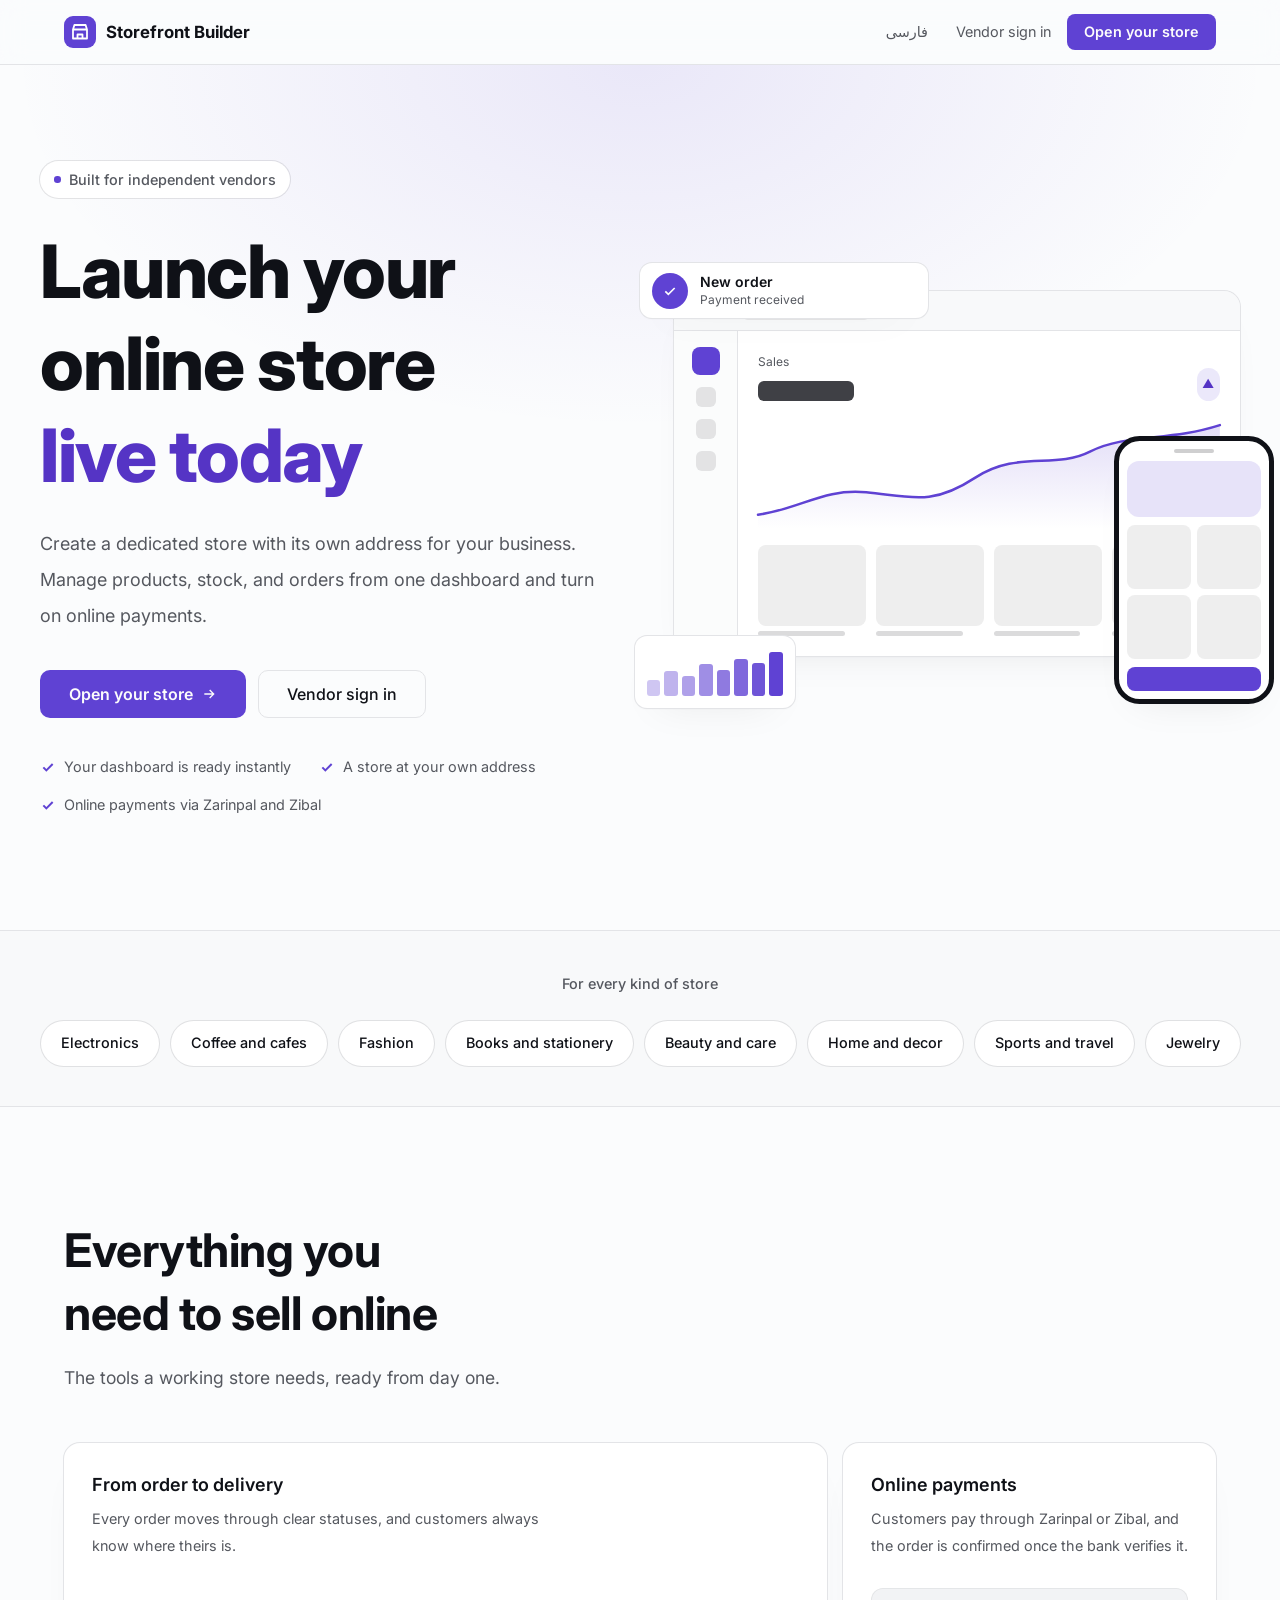
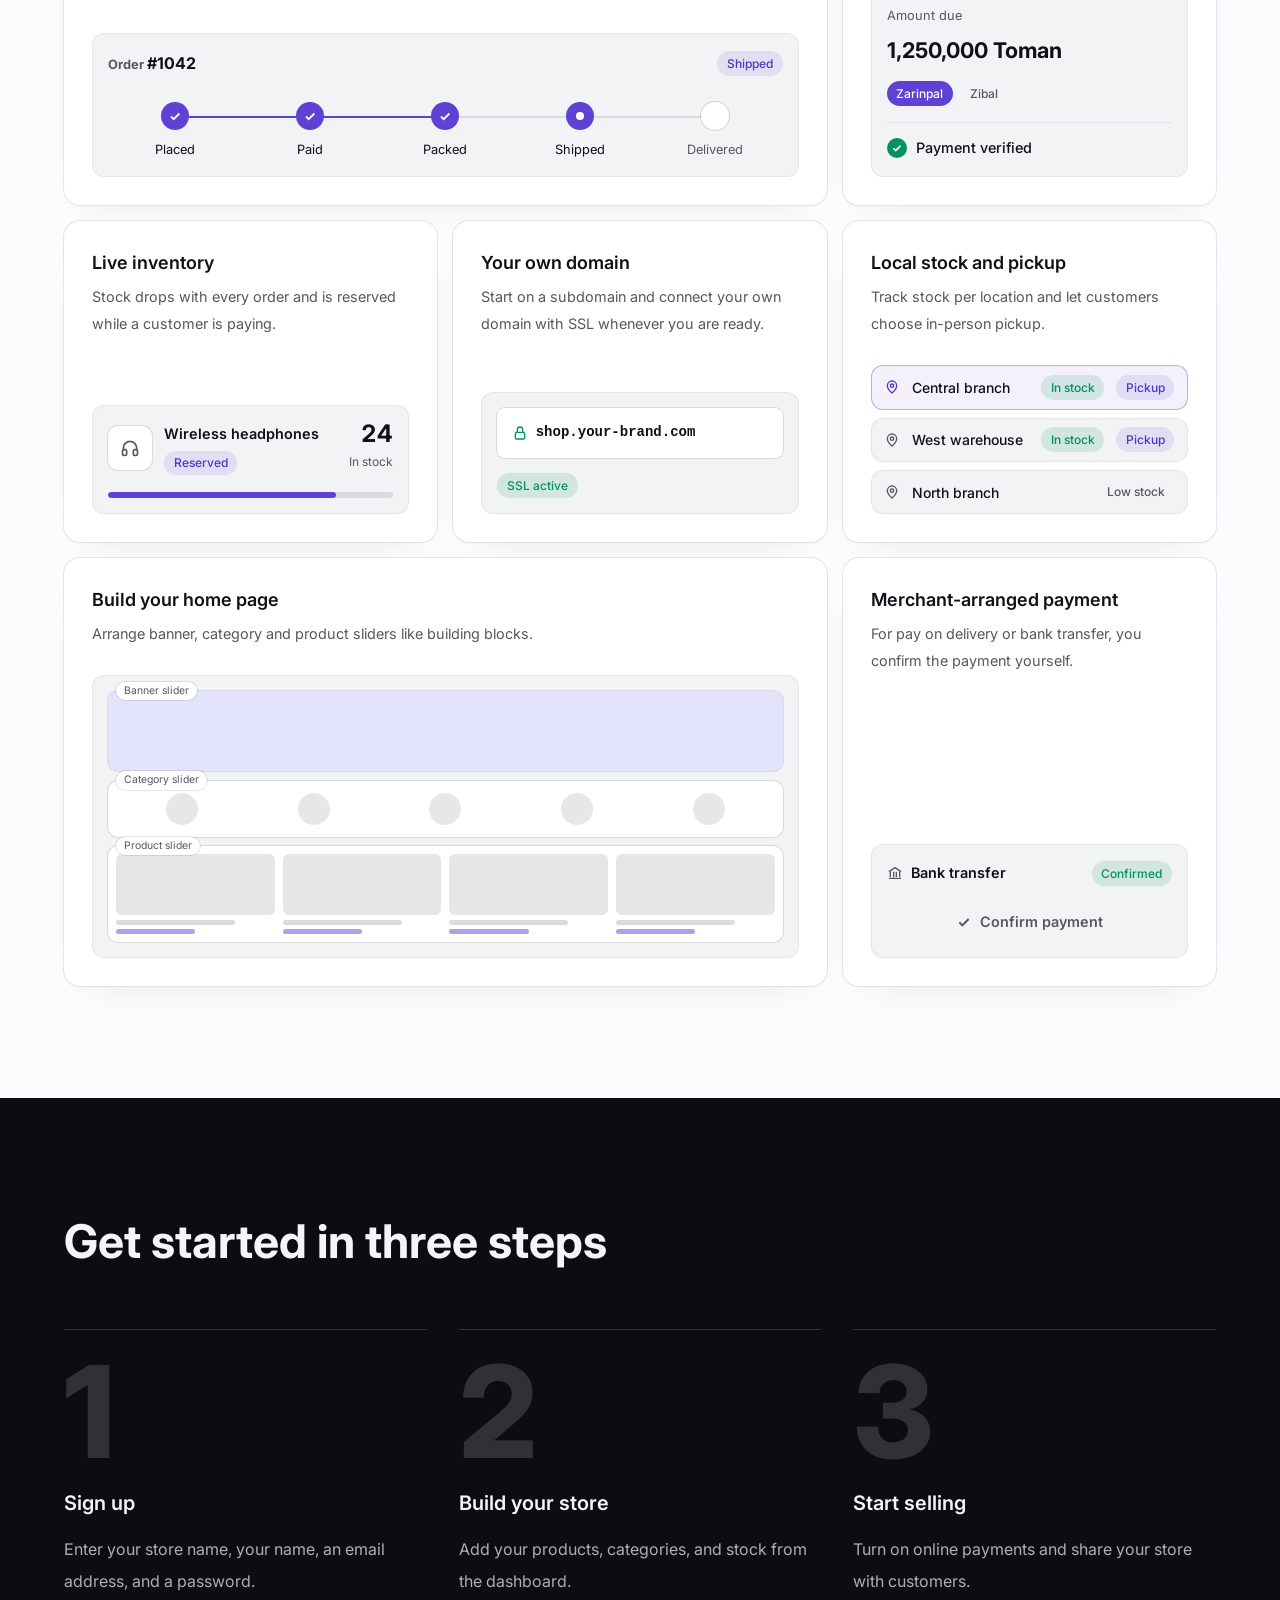
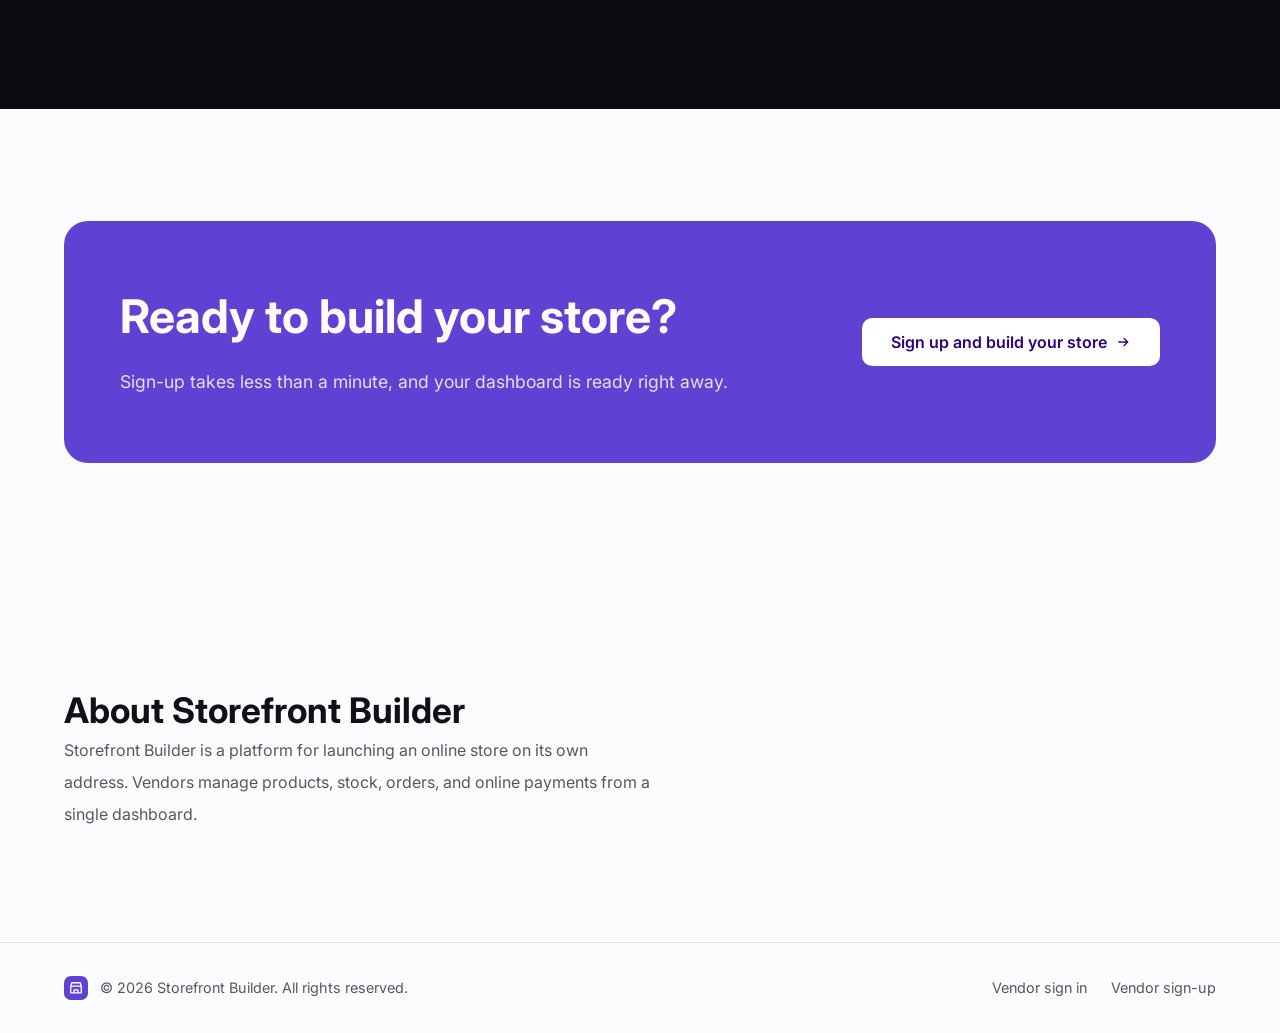
==== en/index.html @ 61115ef6 "feat: static vendor landing page Co-Authored-By: Claude Opus 5.5 <noreply@anthropic.com>" ====
<!doctype html>
<html lang="en" dir="ltr">
<head>
  <meta charset="utf-8">
  <meta name="viewport" content="width=device-width, initial-scale=1">
  <title>Storefront Builder | Launch your online store</title>
  <meta name="description" content="Build your own online store on an independent address, manage products and stock, and accept online payments.">
  <link rel="icon" href="../favicon.svg" type="image/svg+xml">
  <link rel="alternate" hreflang="fa" href="../">
  <link rel="preconnect" href="https://fonts.googleapis.com">
  <link rel="preconnect" href="https://fonts.gstatic.com" crossorigin>
  <link href="https://fonts.googleapis.com/css2?family=Inter:wght@400;500;600;700;800&display=swap" rel="stylesheet">
  <link rel="stylesheet" href="../styles.css">
</head>
<body>
  <header class="site-header">
    <div class="wrap">
      <a class="logo" href="#" aria-label="Storefront Builder home">
        <svg viewBox="0 0 32 32" aria-hidden="true"><rect width="32" height="32" rx="9" fill="oklch(0.5 0.21 285)"/><path d="M9 13.5 10.4 9h11.2l1.4 4.5M9 13.5h14M9 13.5v9h14v-9" stroke="#fff" stroke-width="1.8" stroke-linecap="round" stroke-linejoin="round" fill="none"/><path d="M13.5 22.5v-4h5v4" stroke="#fff" stroke-width="1.8" stroke-linejoin="round" fill="none"/></svg>
        Storefront Builder
      </a>
      <nav class="nav" aria-label="Storefront Builder">
        <a class="link-lang" href="../" hreflang="fa" lang="fa">فارسی</a>
        <a class="link-login" href="#"><!-- TODO: platform URL -->Vendor sign in</a>
        <a class="btn" href="#"><!-- TODO: platform URL -->Open your store</a>
      </nav>
    </div>
  </header>

  <main>
    <section class="hero">
      <div class="wrap hero-grid">
        <div>
          <p class="eyebrow">Built for independent vendors</p>
          <h1>Launch your online store <span class="brand-text">live today</span></h1>
          <p class="lead">Create a dedicated store with its own address for your business. Manage products, stock, and orders from one dashboard and turn on online payments.</p>
          <div class="btn-row actions">
            <a class="btn btn-lg" href="#"><!-- TODO: platform URL -->Open your store <svg class="arrow" viewBox="0 0 24 24" fill="none" stroke="currentColor" stroke-width="2" aria-hidden="true"><path d="M5 12h14M13 6l6 6-6 6"/></svg></a>
            <a class="btn btn-lg btn-outline" href="#"><!-- TODO: platform URL -->Vendor sign in</a>
          </div>
          <ul class="highlights">
            <li><svg viewBox="0 0 24 24" fill="none" stroke="currentColor" stroke-width="3" aria-hidden="true"><path d="M5 12.5l4.5 4.5L19 7.5"/></svg>Your dashboard is ready instantly</li>
            <li><svg viewBox="0 0 24 24" fill="none" stroke="currentColor" stroke-width="3" aria-hidden="true"><path d="M5 12.5l4.5 4.5L19 7.5"/></svg>A store at your own address</li>
            <li><svg viewBox="0 0 24 24" fill="none" stroke="currentColor" stroke-width="3" aria-hidden="true"><path d="M5 12.5l4.5 4.5L19 7.5"/></svg>Online payments via Zarinpal and Zibal</li>
          </ul>
        </div>

        <div class="mock" aria-hidden="true">
          <div class="surface mock-window">
            <div class="mock-bar">
              <div class="dots"><i></i><i></i><i></i></div>
              <div class="url-pill"></div>
            </div>
            <div class="mock-body">
              <div class="mock-side"><span></span><span></span><span></span><span></span></div>
              <div class="mock-main">
                <div class="mock-top">
                  <div>
                    <p class="label">Sales</p>
                    <div class="value"></div>
                  </div>
                  <span class="chip chip-brand" style="padding:.35rem">▲</span>
                </div>
                <svg class="mock-chart" viewBox="0 0 320 110" preserveAspectRatio="none" fill="none">
                  <defs>
                    <linearGradient id="area" x1="0" x2="0" y1="0" y2="1">
                      <stop offset="0" stop-color="oklch(0.5 0.21 285)" stop-opacity="0.18"/>
                      <stop offset="1" stop-color="oklch(0.5 0.21 285)" stop-opacity="0"/>
                    </linearGradient>
                  </defs>
                  <path d="M0 96 C30 90 45 70 75 74 S120 88 150 60 S205 52 230 34 S285 24 320 8 V110 H0Z" fill="url(#area)"/>
                  <path d="M0 96 C30 90 45 70 75 74 S120 88 150 60 S205 52 230 34 S285 24 320 8" stroke="oklch(0.5 0.21 285)" stroke-width="2.5" stroke-linecap="round" vector-effect="non-scaling-stroke"/>
                </svg>
                <div class="mock-products">
                  <div><i></i><b></b></div><div><i></i><b></b></div><div><i></i><b></b></div><div><i></i><b></b></div>
                </div>
              </div>
            </div>
          </div>

          <div class="surface phone">
            <div class="notch"></div>
            <div class="hero-tile"></div>
            <div class="tiles"><i></i><i></i><i></i><i></i></div>
            <div class="buy"></div>
          </div>

          <div class="surface toast">
            <span class="ico"><svg viewBox="0 0 24 24" fill="none" stroke="currentColor" stroke-width="2.5"><path d="M5 12.5l4.5 4.5L19 7.5"/></svg></span>
            <div>
              <p>New order</p>
              <small>Payment received</small>
            </div>
          </div>

          <div class="surface bars-card">
            <div class="bars">
              <i style="height:34%;opacity:.3"></i><i style="height:52%;opacity:.4"></i><i style="height:41%;opacity:.5"></i><i style="height:66%;opacity:.6"></i><i style="height:55%;opacity:.7"></i><i style="height:78%;opacity:.8"></i><i style="height:70%;opacity:.9"></i><i style="height:92%;opacity:1"></i>
            </div>
          </div>
        </div>
      </div>
    </section>

    <section class="stores" aria-label="For every kind of store">
      <h2>For every kind of store</h2>
      <ul class="store-list">
        <li>Electronics</li>
        <li>Coffee and cafes</li>
        <li>Fashion</li>
        <li>Books and stationery</li>
        <li>Beauty and care</li>
        <li>Home and decor</li>
        <li>Sports and travel</li>
        <li>Jewelry</li>
      </ul>
    </section>

    <section class="section" aria-labelledby="features-title">
      <div class="wrap">
        <div class="section-head">
          <h2 id="features-title">Everything you need to sell online</h2>
          <p>The tools a working store needs, ready from day one.</p>
        </div>

        <ul class="tiles">
          <li class="surface tile wide-md span-4">
            <h3>From order to delivery</h3>
            <p>Every order moves through clear statuses, and customers always know where theirs is.</p>
            <div class="demo" aria-hidden="true">
              <div class="panel">
                <div class="panel-row">
                  <span class="bold ltr"><span class="muted">Order </span>#1042</span>
                  <span class="chip chip-brand">Shipped</span>
                </div>
                <ol class="stepper">
                  <li class="done"><span class="dot"><svg viewBox="0 0 24 24" fill="none" stroke="currentColor" stroke-width="3"><path d="M5 12.5l4.5 4.5L19 7.5"/></svg></span><span class="name">Placed</span></li>
                  <li class="done"><span class="dot"><svg viewBox="0 0 24 24" fill="none" stroke="currentColor" stroke-width="3"><path d="M5 12.5l4.5 4.5L19 7.5"/></svg></span><span class="name">Paid</span></li>
                  <li class="done"><span class="dot"><svg viewBox="0 0 24 24" fill="none" stroke="currentColor" stroke-width="3"><path d="M5 12.5l4.5 4.5L19 7.5"/></svg></span><span class="name">Packed</span></li>
                  <li class="active"><span class="dot"><i style="width:.5rem;height:.5rem;border-radius:50%;background:#fff"></i></span><span class="name">Shipped</span></li>
                  <li><span class="dot"></span><span class="name">Delivered</span></li>
                </ol>
              </div>
            </div>
          </li>

          <li class="surface tile span-2">
            <h3>Online payments</h3>
            <p>Customers pay through Zarinpal or Zibal, and the order is confirmed once the bank verifies it.</p>
            <div class="demo" aria-hidden="true">
              <div class="panel">
                <p class="muted">Amount due</p>
                <p class="amount big">1,250,000 Toman</p>
                <div class="gates ltr"><span class="chip chip-brand" style="background:var(--primary);color:var(--primary-fg)">Zarinpal</span><span class="chip">Zibal</span></div>
                <div class="verified"><span class="tick"><svg viewBox="0 0 24 24" fill="none" stroke="currentColor" stroke-width="3.5"><path d="M5 12.5l4.5 4.5L19 7.5"/></svg></span>Payment verified</div>
              </div>
            </div>
          </li>

          <li class="surface tile span-2">
            <h3>Live inventory</h3>
            <p>Stock drops with every order and is reserved while a customer is paying.</p>
            <div class="demo" aria-hidden="true">
              <div class="panel">
                <div class="stock-row">
                  <span class="stock-icon"><svg viewBox="0 0 24 24" width="20" height="20" fill="none" stroke="currentColor" stroke-width="2"><path d="M4 14v-2a8 8 0 0 1 16 0v2"/><rect x="3" y="14" width="5" height="7" rx="2"/><rect x="16" y="14" width="5" height="7" rx="2"/></svg></span>
                  <div class="info">
                    <p>Wireless headphones</p>
                    <span class="chip chip-brand">Reserved</span>
                  </div>
                  <div class="count"><strong>24</strong><span>In stock</span></div>
                </div>
                <div class="meter"><i></i></div>
              </div>
            </div>
          </li>

          <li class="surface tile span-2">
            <h3>Your own domain</h3>
            <p>Start on a subdomain and connect your own domain with SSL whenever you are ready.</p>
            <div class="demo" aria-hidden="true">
              <div class="panel">
                <div class="domain-box">
                  <svg viewBox="0 0 24 24" fill="none" stroke="currentColor" stroke-width="2"><rect x="5" y="11" width="14" height="10" rx="2"/><path d="M8 11V7a4 4 0 0 1 8 0v4"/></svg>
                  <b>shop.your-brand.com</b>
                </div>
                <div class="domain-ssl"><span class="chip chip-ok">SSL active</span></div>
              </div>
            </div>
          </li>

          <li class="surface tile span-2">
            <h3>Local stock and pickup</h3>
            <p>Track stock per location and let customers choose in-person pickup.</p>
            <div class="demo" aria-hidden="true">
              <ul class="pickup">
                <li class="current"><svg viewBox="0 0 24 24" fill="none" stroke="currentColor" stroke-width="2"><path d="M12 21s-7-6.2-7-11a7 7 0 0 1 14 0c0 4.8-7 11-7 11z"/><circle cx="12" cy="10" r="2.5"/></svg><span class="place">Central branch</span><span class="chip chip-ok">In stock</span><span class="chip chip-brand">Pickup</span></li>
                <li><svg viewBox="0 0 24 24" fill="none" stroke="currentColor" stroke-width="2"><path d="M12 21s-7-6.2-7-11a7 7 0 0 1 14 0c0 4.8-7 11-7 11z"/><circle cx="12" cy="10" r="2.5"/></svg><span class="place">West warehouse</span><span class="chip chip-ok">In stock</span><span class="chip chip-brand">Pickup</span></li>
                <li><svg viewBox="0 0 24 24" fill="none" stroke="currentColor" stroke-width="2"><path d="M12 21s-7-6.2-7-11a7 7 0 0 1 14 0c0 4.8-7 11-7 11z"/><circle cx="12" cy="10" r="2.5"/></svg><span class="place">North branch</span><span class="chip">Low stock</span></li>
              </ul>
            </div>
          </li>

          <li class="surface tile span-4">
            <h3>Build your home page</h3>
            <p>Arrange banner, category and product sliders like building blocks.</p>
            <div class="demo" aria-hidden="true">
              <div class="panel blocks">
                <div class="block b-banner"><span class="tag">Banner slider</span></div>
                <div class="block b-cats"><span class="tag">Category slider</span><i></i><i></i><i></i><i></i><i></i></div>
                <div class="block b-products"><span class="tag">Product slider</span><div><i></i><b></b><b class="acc"></b></div><div><i></i><b></b><b class="acc"></b></div><div><i></i><b></b><b class="acc"></b></div><div><i></i><b></b><b class="acc"></b></div></div>
              </div>
            </div>
          </li>

          <li class="surface tile span-2">
            <h3>Merchant-arranged payment</h3>
            <p>For pay on delivery or bank transfer, you confirm the payment yourself.</p>
            <div class="demo" aria-hidden="true">
              <div class="panel">
                <div class="manual-head">
                  <span class="m"><svg viewBox="0 0 24 24" fill="none" stroke="currentColor" stroke-width="2"><path d="M3 10l9-6 9 6M5 10v8M10 10v8M14 10v8M19 10v8M3 20h18"/></svg>Bank transfer</span>
                  <span class="chip chip-ok">Confirmed</span>
                </div>
                <div class="manual-btn"><svg viewBox="0 0 24 24" fill="none" stroke="currentColor" stroke-width="3"><path d="M5 12.5l4.5 4.5L19 7.5"/></svg>Confirm payment</div>
              </div>
            </div>
          </li>
        </ul>
      </div>
    </section>

    <section class="section ink" aria-labelledby="steps-title">
      <div class="wrap">
        <h2 id="steps-title" class="section-head" style="font-size:clamp(1.9rem,4vw,2.9rem);font-weight:700;line-height:1.35;max-width:48rem;text-wrap:balance">Get started in three steps</h2>
        <ol class="steps">
          <li>
            <span class="numeral" aria-hidden="true">1</span>
            <h3>Sign up</h3>
            <p>Enter your store name, your name, an email address, and a password.</p>
          </li>
          <li>
            <span class="numeral" aria-hidden="true">2</span>
            <h3>Build your store</h3>
            <p>Add your products, categories, and stock from the dashboard.</p>
          </li>
          <li>
            <span class="numeral" aria-hidden="true">3</span>
            <h3>Start selling</h3>
            <p>Turn on online payments and share your store with customers.</p>
          </li>
        </ol>
      </div>
    </section>

    <section class="section">
      <div class="wrap">
        <div class="cta">
          <div>
            <h2>Ready to build your store?</h2>
            <p>Sign-up takes less than a minute, and your dashboard is ready right away.</p>
          </div>
          <a class="btn btn-lg btn-white" href="#"><!-- TODO: platform URL -->Sign up and build your store <svg class="arrow" viewBox="0 0 24 24" fill="none" stroke="currentColor" stroke-width="2" aria-hidden="true"><path d="M5 12h14M13 6l6 6-6 6"/></svg></a>
        </div>
      </div>
    </section>

    <section class="section" aria-labelledby="about-title">
      <div class="wrap about-grid">
        <div>
          <h2 id="about-title">About Storefront Builder</h2>
          <p>Storefront Builder is a platform for launching an online store on its own address. Vendors manage products, stock, orders, and online payments from a single dashboard.</p>
        </div>
      </div>
    </section>
  </main>

  <footer class="site-footer">
    <div class="wrap">
      <div class="brand-line">
        <svg viewBox="0 0 32 32" aria-hidden="true"><rect width="32" height="32" rx="9" fill="oklch(0.5 0.21 285)"/><path d="M9 13.5 10.4 9h11.2l1.4 4.5M9 13.5h14M9 13.5v9h14v-9" stroke="#fff" stroke-width="1.8" stroke-linecap="round" stroke-linejoin="round" fill="none"/><path d="M13.5 22.5v-4h5v4" stroke="#fff" stroke-width="1.8" stroke-linejoin="round" fill="none"/></svg>
        <p>© 2026 Storefront Builder. All rights reserved.</p>
      </div>
      <nav aria-label="Storefront Builder">
        <a href="#"><!-- TODO: platform URL -->Vendor sign in</a>
        <a href="#"><!-- TODO: platform URL -->Vendor sign-up</a>
      </nav>
    </div>
  </footer>
</body>
</html>
---- styles.css ----
/*
 * Storefront Builder landing page. Plain CSS, no build step.
 * Colours come from the platform theme (indigo-violet brand, neutral surfaces).
 * Light is the default; dark follows the visitor's system setting.
 */

:root {
  color-scheme: light;
  --bg: oklch(0.99 0.002 270);
  --fg: oklch(0.18 0.012 270);
  --card: oklch(1 0 0);
  --muted: oklch(0.965 0.003 270);
  --muted-fg: oklch(0.46 0.012 270);
  --border: oklch(0.92 0.004 270);
  --primary: oklch(0.5 0.21 285);
  --primary-fg: oklch(0.99 0 0);
  --brand-text: oklch(0.46 0.21 285);
  --ok: oklch(0.58 0.14 160);
  --shadow: oklch(0.2 0.02 270 / 0.1);
  --ring: oklch(0.68 0.17 40);
  --ink: oklch(0.16 0.006 270);
  --ink-fg: oklch(0.97 0.003 270);
}

@media (prefers-color-scheme: dark) {
  :root:not([data-theme="light"]) {
    color-scheme: dark;
    --bg: oklch(0.145 0.004 270);
    --fg: oklch(0.96 0.004 270);
    --card: oklch(0.19 0.005 270);
    --muted: oklch(0.225 0.005 270);
    --muted-fg: oklch(0.72 0.01 270);
    --border: oklch(1 0 0 / 9%);
    --primary: oklch(0.58 0.2 285);
    --primary-fg: oklch(0.99 0 0);
    --brand-text: oklch(0.78 0.12 285);
    --ok: oklch(0.74 0.14 160);
    --shadow: oklch(0 0 0 / 0.5);
    --ring: oklch(0.74 0.15 40);
    --ink: oklch(0.1 0.004 270);
    --ink-fg: oklch(0.96 0.004 270);
  }
}

:root[data-theme="dark"] {
  color-scheme: dark;
  --bg: oklch(0.145 0.004 270);
  --fg: oklch(0.96 0.004 270);
  --card: oklch(0.19 0.005 270);
  --muted: oklch(0.225 0.005 270);
  --muted-fg: oklch(0.72 0.01 270);
  --border: oklch(1 0 0 / 9%);
  --primary: oklch(0.58 0.2 285);
  --primary-fg: oklch(0.99 0 0);
  --brand-text: oklch(0.78 0.12 285);
  --ok: oklch(0.74 0.14 160);
  --shadow: oklch(0 0 0 / 0.5);
  --ring: oklch(0.74 0.15 40);
  --ink: oklch(0.1 0.004 270);
  --ink-fg: oklch(0.96 0.004 270);
}

html[lang="fa"] { --font: "Vazirmatn", system-ui, sans-serif; }
html[lang="en"] { --font: "Inter", system-ui, -apple-system, "Segoe UI", sans-serif; }

*, *::before, *::after { box-sizing: border-box; }

html { -webkit-text-size-adjust: 100%; }

body {
  margin: 0;
  background: var(--bg);
  color: var(--fg);
  font-family: var(--font);
  font-size: 1rem;
  line-height: 1.8;
  -webkit-font-smoothing: antialiased;
}

img, svg { display: block; max-width: 100%; }
a { color: inherit; }
h1, h2, h3, p { margin: 0; }
ul, ol { margin: 0; padding: 0; list-style: none; }

a:focus-visible, button:focus-visible {
  outline: 3px solid color-mix(in oklab, var(--ring) 60%, transparent);
  outline-offset: 2px;
  border-radius: 6px;
}

.wrap {
  max-width: 1200px;
  margin-inline: auto;
  padding-inline: 1rem;
}
@media (min-width: 640px) {
  .wrap { padding-inline: 1.5rem; }
}

.brand-text { color: var(--brand-text); }

/* ---------- Header ---------- */
.site-header {
  position: sticky;
  top: 0;
  z-index: 10;
  border-bottom: 1px solid var(--border);
  background: color-mix(in oklab, var(--bg) 80%, transparent);
  backdrop-filter: blur(12px);
  -webkit-backdrop-filter: blur(12px);
}
.site-header .wrap {
  display: flex;
  align-items: center;
  justify-content: space-between;
  gap: 1rem;
  height: 4rem;
}
.logo {
  display: flex;
  align-items: center;
  gap: 0.6rem;
  font-weight: 700;
  font-size: 1.05rem;
  text-decoration: none;
  white-space: nowrap;
}
.logo svg { width: 2rem; height: 2rem; }
.nav { display: flex; align-items: center; gap: 0.25rem; }
.nav a.link-lang,
.nav a.link-login {
  padding: 0.4rem 0.75rem;
  font-size: 0.9rem;
  text-decoration: none;
  color: var(--muted-fg);
  border-radius: 8px;
}
.nav a.link-login { display: none; }
.nav a.link-lang:hover, .nav a.link-login:hover { color: var(--fg); }
@media (min-width: 640px) {
  .nav a.link-login { display: inline-block; }
}

/* ---------- Buttons ---------- */
.btn {
  display: inline-flex;
  align-items: center;
  justify-content: center;
  gap: 0.5rem;
  height: 2.25rem;
  padding: 0 1rem;
  border-radius: 8px;
  border: 1px solid transparent;
  font: inherit;
  font-size: 0.9rem;
  font-weight: 600;
  text-decoration: none;
  white-space: nowrap;
  cursor: pointer;
  background: var(--primary);
  color: var(--primary-fg);
}
.btn-lg { height: 3rem; padding: 0 1.75rem; font-size: 1rem; border-radius: 10px; }
.btn-outline {
  background: transparent;
  color: var(--fg);
  border-color: var(--border);
  font-weight: 500;
}
.btn-outline:hover { background: var(--muted); }
.btn-white { background: #fff; color: oklch(0.3 0.18 285); }
.btn-white:hover { background: oklch(1 0 0 / 0.9); }
.btn .arrow { width: 1rem; height: 1rem; }
[dir="rtl"] .arrow { transform: scaleX(-1); }
.btn-row { display: flex; flex-direction: column; gap: 0.75rem; width: 100%; }
.btn-row .btn { width: 100%; }
@media (min-width: 640px) {
  .btn-row { flex-direction: row; width: auto; }
  .btn-row .btn { width: auto; }
}

/* ---------- Surfaces ---------- */
.surface {
  background: var(--card);
  border-radius: 16px;
  box-shadow:
    0 0 0 1px var(--border),
    0 1px 2px color-mix(in oklab, var(--fg) 5%, transparent),
    0 18px 40px -24px var(--shadow);
}
.chip {
  display: inline-flex;
  align-items: center;
  gap: 0.25rem;
  padding: 0.1rem 0.6rem;
  border-radius: 999px;
  font-size: 0.75rem;
  font-weight: 500;
  white-space: nowrap;
  background: var(--muted);
  color: var(--muted-fg);
}
.chip-brand { background: color-mix(in oklab, var(--primary) 12%, transparent); color: var(--brand-text); }
.chip-ok { background: color-mix(in oklab, var(--ok) 14%, transparent); color: var(--ok); }

/* ---------- Hero ---------- */
.hero {
  position: relative;
  isolation: isolate;
  overflow: hidden;
}
.hero::before {
  content: "";
  position: absolute;
  inset: 0;
  z-index: -1;
  background: radial-gradient(ellipse 70% 60% at 50% 0%, color-mix(in oklab, var(--primary) 11%, transparent), transparent 70%);
}
.hero-grid {
  display: grid;
  align-items: center;
  gap: 4rem;
  padding: 3.5rem 0 5rem;
}
@media (min-width: 640px) {
  .hero-grid { padding: 5rem 0 6rem; }
}
@media (min-width: 1024px) {
  .hero-grid { grid-template-columns: 1.05fr 1fr; gap: 2.5rem; padding: 6rem 0 7rem; }
}
.eyebrow {
  display: inline-flex;
  align-items: center;
  gap: 0.5rem;
  padding: 0.35rem 0.9rem;
  border-radius: 999px;
  background: var(--card);
  color: var(--muted-fg);
  font-size: 0.9rem;
  font-weight: 500;
  box-shadow: 0 0 0 1px color-mix(in oklab, var(--fg) 10%, transparent);
}
.eyebrow::before {
  content: "";
  width: 0.4rem;
  height: 0.4rem;
  border-radius: 50%;
  background: var(--primary);
}
.hero h1 {
  margin-top: 1.75rem;
  font-size: clamp(2.5rem, 6.6vw, 4.6rem);
  font-weight: 800;
  line-height: 1.25;
  letter-spacing: -0.02em;
  text-wrap: balance;
}
.hero .lead {
  margin-top: 1.5rem;
  max-width: 36rem;
  color: var(--muted-fg);
  font-size: 1rem;
  line-height: 2;
  text-wrap: pretty;
}
@media (min-width: 640px) {
  .hero .lead { font-size: 1.125rem; }
}
.hero .actions { margin-top: 2.25rem; width: 100%; }
.highlights {
  margin-top: 2.25rem;
  display: flex;
  flex-direction: column;
  gap: 0.75rem;
  color: var(--muted-fg);
  font-size: 0.9rem;
}
.highlights li { display: flex; align-items: center; gap: 0.5rem; }
.highlights svg { width: 1rem; height: 1rem; flex: none; color: var(--primary); }
@media (min-width: 640px) {
  .highlights { flex-direction: row; flex-wrap: wrap; column-gap: 1.75rem; }
}

/* Hero mock (static illustration) */
.mock {
  position: relative;
  width: 100%;
  max-width: 36rem;
  margin-inline: auto;
  padding: 0.5rem 0 2.5rem;
}
@media (min-width: 1024px) { .mock { max-width: none; } }
.mock-window { overflow: hidden; border-radius: 16px; }
.mock-bar {
  display: flex;
  align-items: center;
  gap: 0.75rem;
  padding: 0.6rem 1rem;
  border-bottom: 1px solid var(--border);
  background: color-mix(in oklab, var(--muted) 50%, transparent);
}
.dots { display: flex; gap: 0.35rem; }
.dots i { width: 0.6rem; height: 0.6rem; border-radius: 50%; background: color-mix(in oklab, var(--fg) 15%, transparent); }
.url-pill { height: 1.25rem; width: 8rem; border-radius: 6px; background: color-mix(in oklab, var(--fg) 7%, transparent); }
.mock-body { display: grid; grid-template-columns: 3.2rem 1fr; }
@media (min-width: 640px) { .mock-body { grid-template-columns: 4rem 1fr; } }
.mock-side {
  display: flex;
  flex-direction: column;
  align-items: center;
  gap: 0.75rem;
  padding: 1rem 0;
  background: color-mix(in oklab, var(--muted) 30%, transparent);
  border-inline-end: 1px solid var(--border);
}
.mock-side span { width: 1.25rem; height: 1.25rem; border-radius: 6px; background: color-mix(in oklab, var(--fg) 10%, transparent); }
.mock-side span:first-child { width: 1.75rem; height: 1.75rem; border-radius: 8px; background: var(--primary); }
.mock-main { padding: 1rem; }
@media (min-width: 640px) { .mock-main { padding: 1.25rem; } }
.mock-top { display: flex; justify-content: space-between; align-items: flex-end; gap: 1rem; }
.mock-top .label { font-size: 0.75rem; color: var(--muted-fg); }
.mock-top .value { margin-top: 0.5rem; width: 6rem; height: 1.25rem; border-radius: 6px; background: color-mix(in oklab, var(--fg) 80%, transparent); }
.mock-chart { margin-top: 1rem; width: 100%; height: 7rem; overflow: visible; }
.mock-products { margin-top: 1rem; display: grid; grid-template-columns: repeat(4, 1fr); gap: 0.6rem; }
.mock-products div { display: flex; flex-direction: column; gap: 0.35rem; }
.mock-products i { display: block; aspect-ratio: 4 / 3; border-radius: 8px; background: color-mix(in oklab, var(--fg) 7%, transparent); }
.mock-products b { display: block; height: 0.3rem; width: 80%; border-radius: 999px; background: color-mix(in oklab, var(--fg) 15%, transparent); }

.phone {
  position: absolute;
  bottom: -0.5rem;
  inset-inline-end: -3%;
  width: 8.6rem;
  padding: 0.5rem;
  border: 5px solid var(--fg);
  border-radius: 1.6rem;
  background: var(--card);
  box-shadow: 0 18px 40px -24px var(--shadow);
}
@media (min-width: 640px) { .phone { width: 10rem; inset-inline-end: -6%; } }
.phone .notch { margin-inline: auto; width: 2.5rem; height: 0.25rem; border-radius: 999px; background: color-mix(in oklab, var(--fg) 20%, transparent); }
.phone .hero-tile { margin-top: 0.5rem; height: 3.5rem; border-radius: 12px; background: color-mix(in oklab, var(--primary) 15%, transparent); }
.phone .tiles { margin-top: 0.5rem; display: grid; grid-template-columns: 1fr 1fr; gap: 0.4rem; }
.phone .tiles i { display: block; aspect-ratio: 1; border-radius: 8px; background: color-mix(in oklab, var(--fg) 7%, transparent); }
.phone .buy { margin-top: 0.5rem; height: 1.5rem; border-radius: 8px; background: var(--primary); }

.toast {
  position: absolute;
  top: -0.75rem;
  inset-inline-start: -2%;
  width: 16rem;
  max-width: 78%;
  display: flex;
  align-items: center;
  gap: 0.75rem;
  padding: 0.6rem 0.75rem;
  border-radius: 12px;
}
@media (min-width: 640px) { .toast { top: -1.25rem; inset-inline-start: -6%; width: 18rem; } }
.toast .ico {
  flex: none;
  width: 2.25rem;
  height: 2.25rem;
  display: flex;
  align-items: center;
  justify-content: center;
  border-radius: 50%;
  background: var(--primary);
  color: var(--primary-fg);
}
.toast .ico svg { width: 1rem; height: 1rem; }
.toast p { font-size: 0.875rem; font-weight: 600; line-height: 1.4; }
.toast small { display: block; font-size: 0.75rem; color: var(--muted-fg); line-height: 1.4; }

.bars-card {
  position: absolute;
  bottom: -0.75rem;
  inset-inline-start: -3%;
  width: 10rem;
  padding: 0.75rem;
  display: none;
  border-radius: 12px;
}
@media (min-width: 640px) { .bars-card { display: block; } }
@media (min-width: 1024px) { .bars-card { inset-inline-start: -7%; } }
.bars { height: 3rem; display: flex; align-items: flex-end; gap: 0.25rem; }
.bars i { flex: 1; border-radius: 3px; background: var(--primary); }

/* ---------- Store types ---------- */
.stores {
  border-block: 1px solid var(--border);
  background: color-mix(in oklab, var(--muted) 40%, transparent);
  padding: 2.5rem 0;
}
.stores h2 { text-align: center; font-size: 0.9rem; font-weight: 500; color: var(--muted-fg); margin-bottom: 1.5rem; }
.store-list {
  display: flex;
  flex-wrap: wrap;
  justify-content: center;
  gap: 0.75rem;
  padding-inline: 1rem;
}
.store-list li {
  padding: 0.6rem 1.25rem;
  border-radius: 999px;
  background: var(--card);
  font-size: 0.9rem;
  font-weight: 500;
  box-shadow: 0 0 0 1px color-mix(in oklab, var(--fg) 10%, transparent);
}

/* ---------- Section headings ---------- */
.section { padding: 5rem 0; }
@media (min-width: 640px) { .section { padding: 7rem 0; } }
.section-head { max-width: 42rem; }
.section-head h2 {
  font-size: clamp(1.9rem, 4vw, 2.9rem);
  font-weight: 700;
  line-height: 1.35;
  letter-spacing: -0.01em;
  text-wrap: balance;
}
.section-head p { margin-top: 1rem; color: var(--muted-fg); font-size: 1.1rem; line-height: 2; text-wrap: pretty; }

/* ---------- Feature tiles ---------- */
.tiles {
  margin-top: 3rem;
  display: grid;
  gap: 1rem;
}
@media (min-width: 640px) { .tiles { grid-template-columns: repeat(2, 1fr); } }
@media (min-width: 1024px) { .tiles { grid-template-columns: repeat(6, 1fr); } }
.tile {
  padding: 1.5rem;
  display: flex;
  flex-direction: column;
}
@media (min-width: 640px) { .tile { padding: 1.75rem; } }
.tile.wide-md { }
@media (min-width: 640px) { .tile.wide-md { grid-column: span 2; } }
@media (min-width: 1024px) {
  .tile.span-4 { grid-column: span 4; }
  .tile.span-2 { grid-column: span 2; }
}
.tile h3 { font-size: 1.125rem; font-weight: 600; line-height: 1.5; }
.tile > p { margin-top: 0.4rem; max-width: 28rem; color: var(--muted-fg); font-size: 0.9rem; line-height: 1.9; text-wrap: pretty; }
.tile .demo { margin-top: auto; padding-top: 1.75rem; }
.panel {
  padding: 1rem;
  border-radius: 12px;
  background: var(--muted);
  box-shadow: inset 0 0 0 1px color-mix(in oklab, var(--fg) 6%, transparent);
}
.panel + .panel { margin-top: 0.75rem; }
.panel-row { display: flex; align-items: center; justify-content: space-between; gap: 0.75rem; }
.muted { color: var(--muted-fg); font-size: 0.8rem; }
.bold { font-weight: 700; }
.big { font-size: 1.35rem; font-weight: 700; }
.ltr { direction: ltr; unicode-bidi: isolate; }

.stepper { margin-top: 1.5rem; display: flex; align-items: flex-start; }
.stepper li { position: relative; flex: 1; display: flex; flex-direction: column; align-items: center; gap: 0.5rem; text-align: center; }
.stepper li::before {
  content: "";
  position: absolute;
  top: 0.85rem;
  inset-inline-end: 50%;
  width: 100%;
  height: 2px;
  background: color-mix(in oklab, var(--fg) 10%, transparent);
}
.stepper li:first-child::before { display: none; }
.stepper li.done::before { background: var(--primary); }
.stepper .dot {
  position: relative;
  z-index: 1;
  width: 1.75rem;
  height: 1.75rem;
  border-radius: 50%;
  display: flex;
  align-items: center;
  justify-content: center;
  background: var(--card);
  box-shadow: 0 0 0 1px color-mix(in oklab, var(--fg) 15%, transparent);
}
.stepper li.done .dot, .stepper li.active .dot { background: var(--primary); color: var(--primary-fg); box-shadow: none; }
.stepper .dot svg { width: 0.9rem; height: 0.9rem; }
.stepper .name { font-size: 0.7rem; color: var(--muted-fg); }
.stepper li.done .name, .stepper li.active .name { color: var(--fg); }
@media (min-width: 640px) { .stepper .name { font-size: 0.8rem; } }

.amount { margin-top: 0.25rem; }
.gates { margin-top: 0.75rem; display: flex; gap: 0.5rem; }
.verified { margin-top: 1rem; padding-top: 0.75rem; border-top: 1px solid var(--border); display: flex; align-items: center; gap: 0.6rem; font-size: 0.9rem; font-weight: 500; }
.verified .tick {
  width: 1.25rem; height: 1.25rem; border-radius: 50%;
  display: flex; align-items: center; justify-content: center;
  background: var(--ok); color: #fff;
}
.verified .tick svg { width: 0.75rem; height: 0.75rem; }

.stock-row { display: flex; align-items: center; gap: 0.75rem; }
.stock-icon {
  width: 2.75rem; height: 2.75rem; flex: none;
  display: flex; align-items: center; justify-content: center;
  border-radius: 10px; background: var(--card); color: var(--muted-fg);
  box-shadow: 0 0 0 1px color-mix(in oklab, var(--fg) 10%, transparent);
}
.stock-row .info { flex: 1; min-width: 0; }
.stock-row .info p:first-child { font-size: 0.9rem; font-weight: 600; }
.stock-row .info .chip { margin-top: 0.25rem; }
.stock-row .count { text-align: end; }
.stock-row .count strong { display: block; font-size: 1.5rem; line-height: 1; font-variant-numeric: tabular-nums; }
.stock-row .count span { font-size: 0.75rem; color: var(--muted-fg); }
.meter { margin-top: 1rem; height: 0.4rem; border-radius: 999px; background: color-mix(in oklab, var(--fg) 10%, transparent); overflow: hidden; }
.meter i { display: block; height: 100%; width: 80%; background: var(--primary); border-radius: 999px; }

.domain-box {
  direction: ltr;
  display: flex; align-items: center; gap: 0.5rem;
  padding: 0.75rem 0.9rem;
  border-radius: 8px;
  background: var(--card);
  font-family: ui-monospace, SFMono-Regular, Menlo, Consolas, monospace;
  font-size: 0.875rem;
  box-shadow: 0 0 0 1px color-mix(in oklab, var(--fg) 10%, transparent);
}
.domain-box svg { width: 1rem; height: 1rem; flex: none; color: var(--ok); }
.domain-box b { font-weight: 600; overflow-wrap: anywhere; }
.domain-box .muted-part { color: var(--muted-fg); }
.domain-ssl { margin-top: 0.75rem; }

.pickup { display: flex; flex-direction: column; gap: 0.5rem; }
.pickup li {
  display: flex; flex-wrap: wrap; align-items: center; gap: 0.4rem 0.75rem;
  padding: 0.6rem 0.85rem;
  border-radius: 12px;
  background: var(--muted);
  box-shadow: inset 0 0 0 1px color-mix(in oklab, var(--fg) 6%, transparent);
  font-size: 0.875rem;
}
.pickup li.current { background: color-mix(in oklab, var(--primary) 7%, transparent); box-shadow: inset 0 0 0 1px color-mix(in oklab, var(--primary) 40%, transparent); }
.pickup li .place { flex: 1; min-width: 0; font-weight: 500; }
.pickup li svg { width: 1rem; height: 1rem; flex: none; color: var(--muted-fg); }
.pickup li.current svg { color: var(--brand-text); }

.blocks { display: flex; flex-direction: column; gap: 0.6rem; }
.block {
  position: relative;
  border-radius: 10px;
  padding: 0.5rem;
  background: var(--card);
  box-shadow: 0 0 0 1px color-mix(in oklab, var(--fg) 10%, transparent);
}
.block .tag {
  position: absolute;
  top: -0.6rem;
  inset-inline-start: 0.5rem;
  padding: 0 0.5rem;
  border-radius: 999px;
  background: var(--card);
  font-size: 0.65rem;
  color: var(--muted-fg);
  box-shadow: 0 0 0 1px color-mix(in oklab, var(--fg) 10%, transparent);
}
.block.b-banner { height: 5rem; background: color-mix(in oklab, var(--primary) 15%, var(--card)); }
.block.b-cats { height: 3.5rem; display: flex; align-items: center; justify-content: space-around; }
.block.b-cats i { width: 2rem; height: 2rem; border-radius: 50%; background: color-mix(in oklab, var(--fg) 10%, transparent); }
.block.b-products { height: 6rem; display: grid; grid-template-columns: repeat(4, 1fr); gap: 0.5rem; }
.block.b-products div { display: flex; flex-direction: column; gap: 0.3rem; }
.block.b-products i { flex: 1; border-radius: 6px; background: color-mix(in oklab, var(--fg) 10%, transparent); }
.block.b-products b { display: block; height: 0.3rem; width: 75%; border-radius: 999px; background: color-mix(in oklab, var(--fg) 15%, transparent); }
.block.b-products b.acc { width: 50%; background: color-mix(in oklab, var(--primary) 50%, transparent); }

.manual-head { display: flex; align-items: center; justify-content: space-between; gap: 0.75rem; }
.manual-head span.m { display: flex; align-items: center; gap: 0.5rem; font-size: 0.9rem; font-weight: 600; }
.manual-head svg { width: 1rem; height: 1rem; color: var(--muted-fg); }
.manual-btn {
  margin-top: 1rem;
  height: 2.5rem;
  display: flex; align-items: center; justify-content: center; gap: 0.5rem;
  border-radius: 8px;
  background: var(--muted);
  color: var(--muted-fg);
  font-size: 0.9rem;
  font-weight: 600;
}
.manual-btn svg { width: 1rem; height: 1rem; }

/* ---------- Steps (dark section) ---------- */
.ink {
  background: var(--ink);
  color: var(--ink-fg);
}
.ink .section-head p { color: color-mix(in oklab, var(--ink-fg) 70%, transparent); }
.steps {
  margin-top: 3.5rem;
  display: grid;
  gap: 3rem;
}
@media (min-width: 768px) { .steps { grid-template-columns: repeat(3, 1fr); gap: 2rem; } }
.steps li {
  border-top: 1px solid color-mix(in oklab, var(--ink-fg) 15%, transparent);
  padding-top: 1.5rem;
}
.numeral {
  display: block;
  font-size: clamp(4.5rem, 11vw, 8rem);
  font-weight: 800;
  line-height: 0.9;
  color: color-mix(in oklab, var(--ink-fg) 16%, transparent);
}
.steps h3 { margin-top: 1rem; font-size: 1.25rem; font-weight: 600; }
.steps p { margin-top: 0.75rem; line-height: 2; color: color-mix(in oklab, var(--ink-fg) 70%, transparent); text-wrap: pretty; }

/* ---------- CTA ---------- */
.cta {
  display: flex;
  flex-direction: column;
  align-items: flex-start;
  gap: 2rem;
  padding: 3rem 1.75rem;
  border-radius: 24px;
  background: var(--primary);
  color: var(--primary-fg);
}
@media (min-width: 640px) { .cta { padding: 4rem 3.5rem; } }
@media (min-width: 1024px) { .cta { flex-direction: row; align-items: center; justify-content: space-between; } }
.cta h2 {
  font-size: clamp(1.8rem, 4vw, 2.9rem);
  font-weight: 700;
  line-height: 1.35;
  text-wrap: balance;
}
.cta p { margin-top: 1rem; font-size: 1.1rem; line-height: 2; opacity: 0.85; text-wrap: pretty; }
.cta .btn { width: 100%; }
@media (min-width: 640px) { .cta .btn { width: auto; } }

/* ---------- About and contact ---------- */
.about-grid { display: grid; gap: 2.5rem; }
@media (min-width: 768px) { .about-grid { grid-template-columns: 1.4fr 1fr; gap: 3rem; } }
.about-grid p { color: var(--muted-fg); line-height: 2; text-wrap: pretty; }
.about-grid h2 { font-size: clamp(1.6rem, 3.4vw, 2.2rem); font-weight: 700; line-height: 1.35; }
.contact-box { padding: 1.5rem; }
.contact-box h3 { font-size: 1.05rem; font-weight: 600; }
.contact-box p { margin-top: 0.5rem; color: var(--muted-fg); }

/* ---------- Footer ---------- */
.site-footer { border-top: 1px solid var(--border); }
.site-footer .wrap {
  display: flex;
  flex-direction: column;
  gap: 1.25rem;
  padding-block: 2rem;
  color: var(--muted-fg);
  font-size: 0.9rem;
}
@media (min-width: 640px) {
  .site-footer .wrap { flex-direction: row; align-items: center; justify-content: space-between; }
}
.site-footer .brand-line { display: flex; align-items: center; gap: 0.75rem; }
.site-footer .brand-line svg { width: 1.5rem; height: 1.5rem; flex: none; }
.site-footer nav { display: flex; flex-wrap: wrap; gap: 1.5rem; }
.site-footer nav a { text-decoration: none; }
.site-footer nav a:hover { color: var(--fg); }

/* ---------- 404 ---------- */
.notfound {
  min-height: 70vh;
  display: flex;
  flex-direction: column;
  align-items: center;
  justify-content: center;
  gap: 1rem;
  text-align: center;
  padding: 2rem 1rem;
}
.notfound h1 { font-size: 4rem; font-weight: 800; line-height: 1; }
.notfound p { color: var(--muted-fg); }

/* ---------- Motion preference ---------- */
@media (prefers-reduced-motion: reduce) {
  * { transition: none !important; animation: none !important; }
}
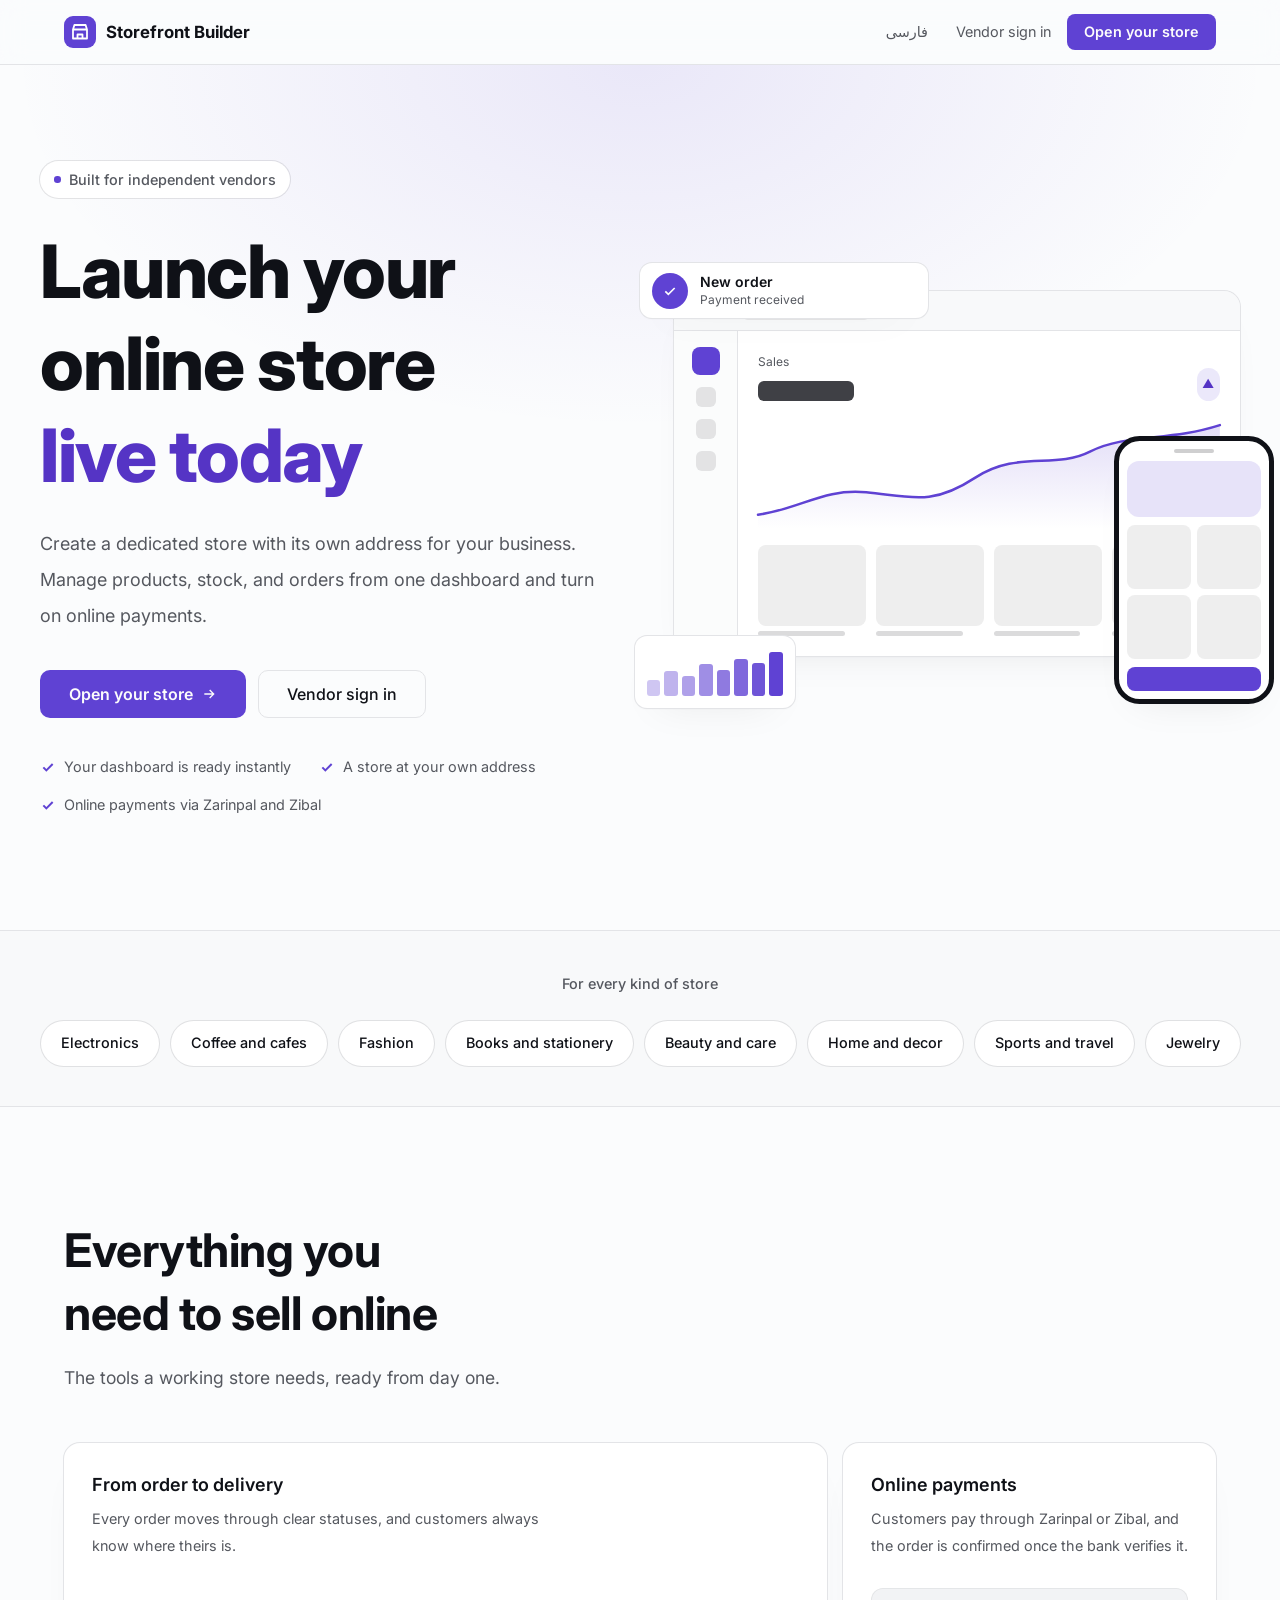
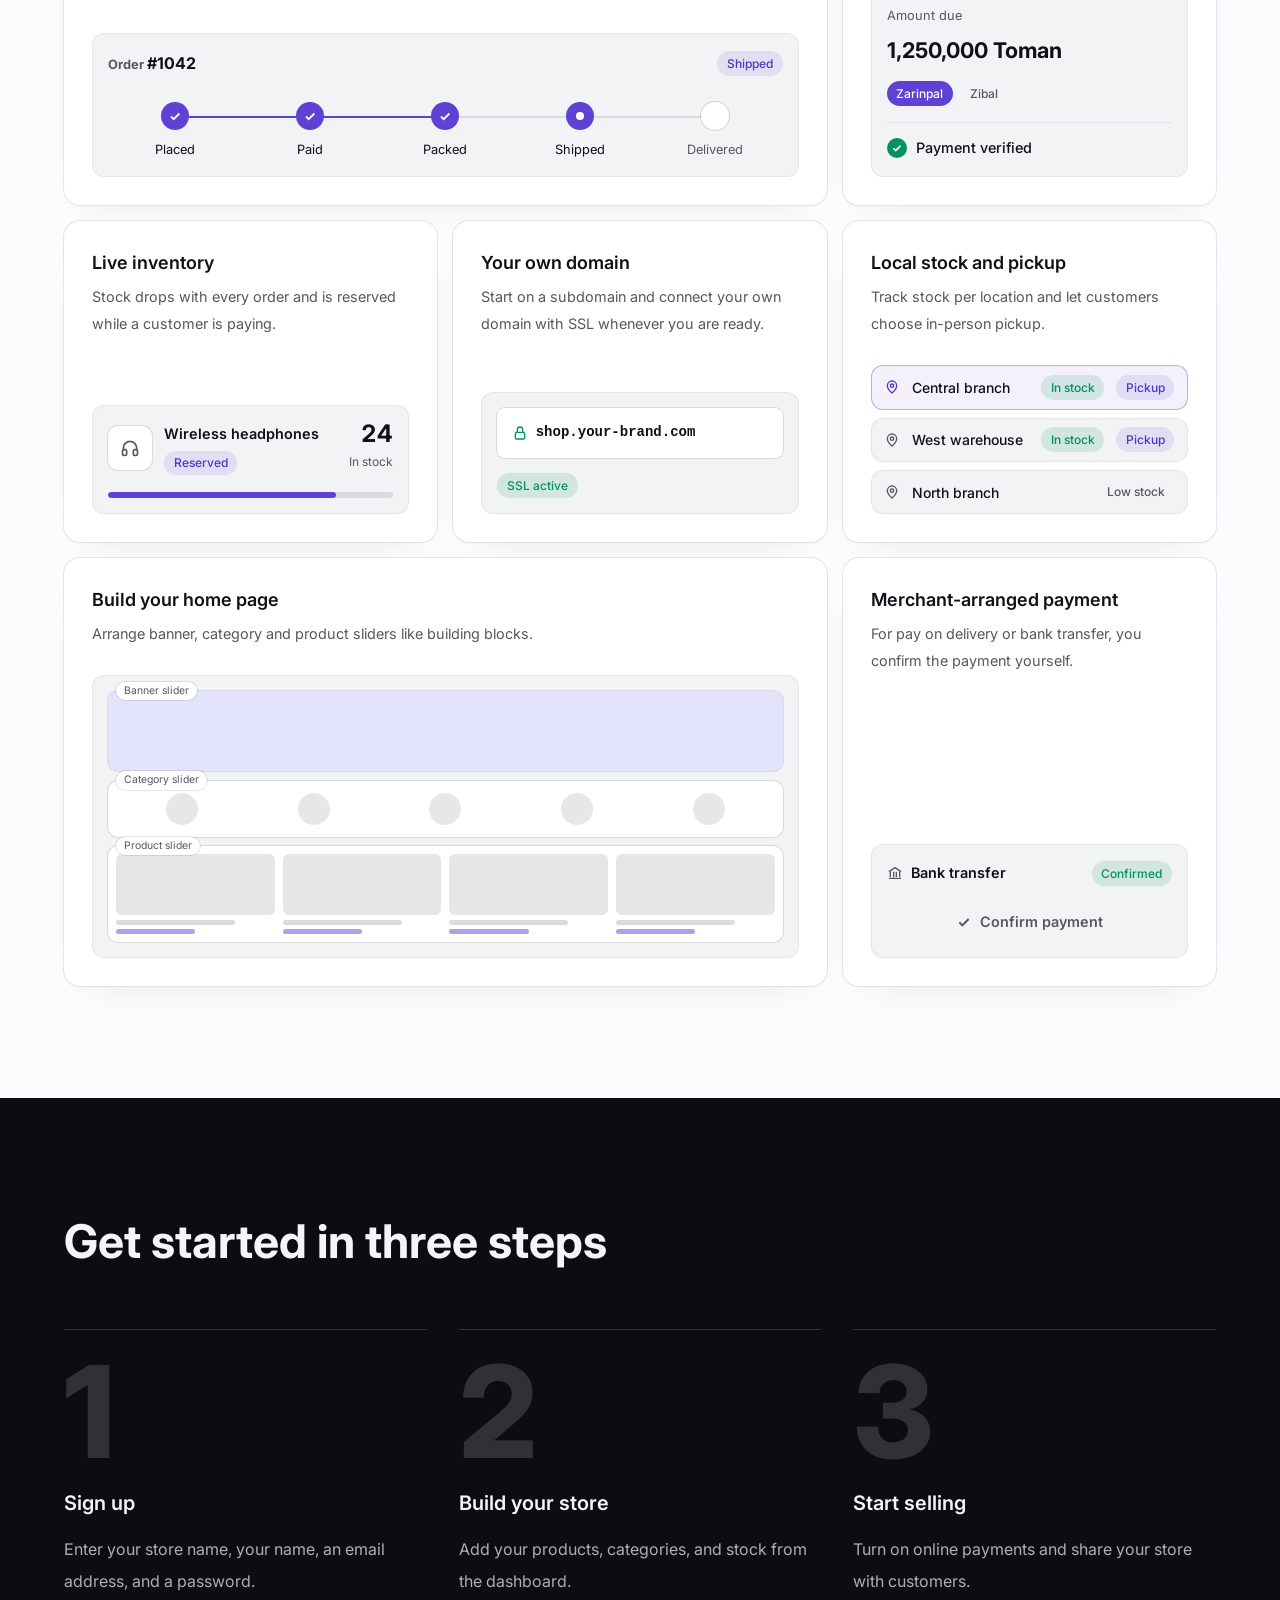
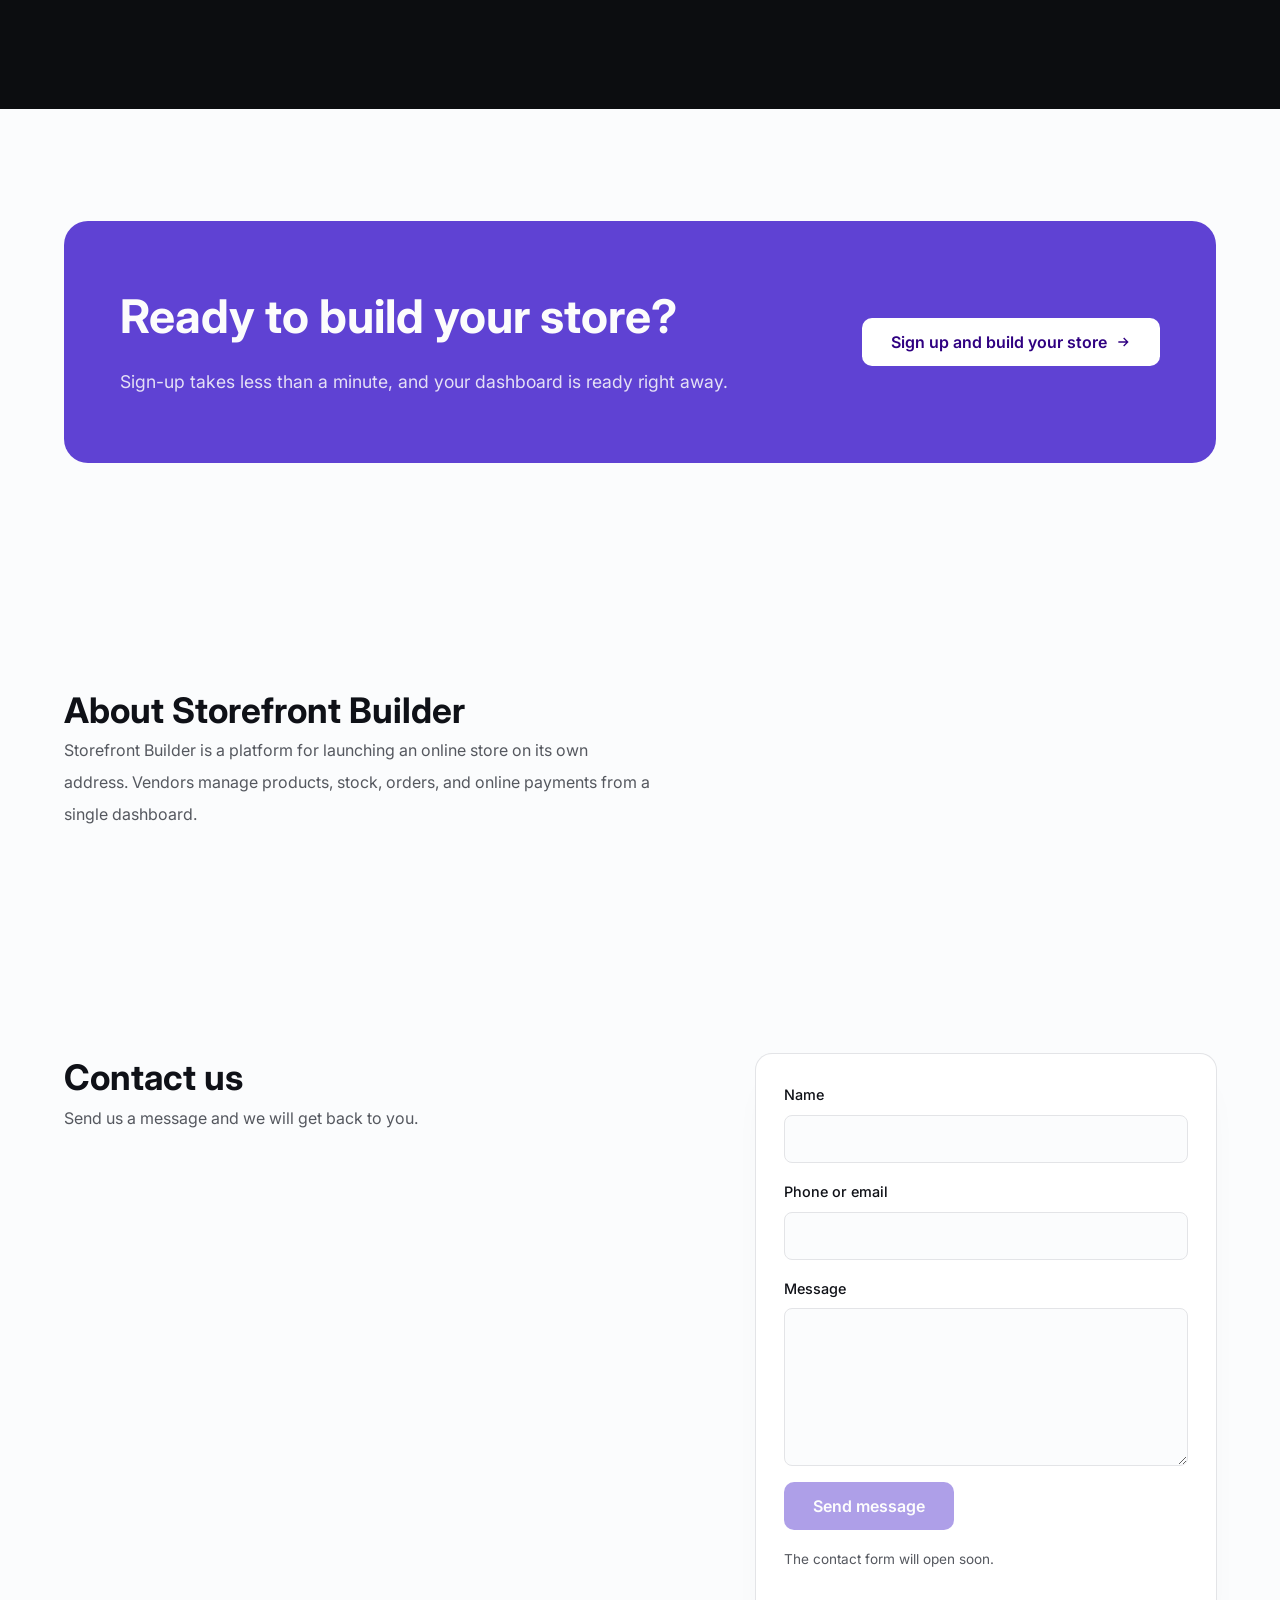
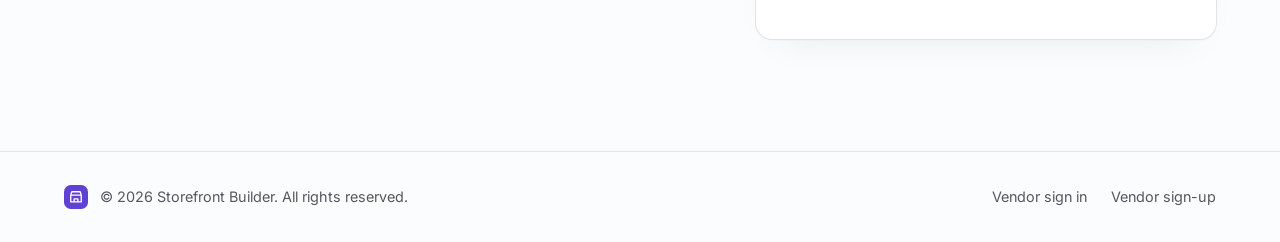
==== commit 1bfda58e: "feat: contact form Adds a contact form (name, phone or email, message) in fa and en, wired through c" ====
--- a/en/index.html
+++ b/en/index.html
@@ -273,6 +273,31 @@
         </div>
       </div>
     </section>
+    <section class="section" id="contact" aria-labelledby="contact-title">
+      <div class="wrap about-grid">
+        <div>
+          <h2 id="contact-title">Contact us</h2>
+          <p>Send us a message and we will get back to you.</p>
+        </div>
+        <form id="contact-form" class="surface contact-form">
+          <label>
+            Name
+            <input name="name" type="text" required maxlength="100" autocomplete="name">
+          </label>
+          <label>
+            Phone or email
+            <input name="contact" type="text" required maxlength="150" autocomplete="email">
+          </label>
+          <label>
+            Message
+            <textarea name="message" required rows="5" maxlength="2000"></textarea>
+          </label>
+          <button type="submit" class="btn btn-lg" disabled aria-disabled="true">Send message</button>
+          <p class="form-note">The contact form will open soon.</p>
+          <p id="contact-status" class="form-status" role="status" aria-live="polite"></p>
+        </form>
+      </div>
+    </section>
   </main>
 
   <footer class="site-footer">
@@ -287,5 +312,6 @@
       </nav>
     </div>
   </footer>
+  <script src="../contact.js" defer></script>
 </body>
 </html>
--- a/styles.css
+++ b/styles.css
@@ -645,6 +645,47 @@
 .contact-box h3 { font-size: 1.05rem; font-weight: 600; }
 .contact-box p { margin-top: 0.5rem; color: var(--muted-fg); }
 
+/* ---------- Contact form ---------- */
+.contact-form {
+  padding: 1.5rem;
+  display: flex;
+  flex-direction: column;
+  gap: 1rem;
+}
+@media (min-width: 640px) { .contact-form { padding: 1.75rem; } }
+.contact-form label {
+  display: flex;
+  flex-direction: column;
+  gap: 0.4rem;
+  font-size: 0.9rem;
+  font-weight: 500;
+}
+.contact-form input,
+.contact-form textarea {
+  font: inherit;
+  font-size: 0.95rem;
+  width: 100%;
+  padding: 0.6rem 0.8rem;
+  border-radius: 8px;
+  border: 1px solid var(--border);
+  background: var(--bg);
+  color: var(--fg);
+}
+.contact-form textarea { resize: vertical; min-height: 6rem; }
+.contact-form input:focus-visible,
+.contact-form textarea:focus-visible {
+  outline: 3px solid color-mix(in oklab, var(--ring) 60%, transparent);
+  outline-offset: 1px;
+}
+.contact-form .btn { align-self: flex-start; }
+.btn:disabled,
+.btn[aria-disabled="true"] {
+  opacity: 0.5;
+  cursor: not-allowed;
+}
+.form-note { color: var(--muted-fg); font-size: 0.85rem; }
+.form-status { min-height: 1.5em; font-size: 0.9rem; font-weight: 500; }
+
 /* ---------- Footer ---------- */
 .site-footer { border-top: 1px solid var(--border); }
 .site-footer .wrap {
